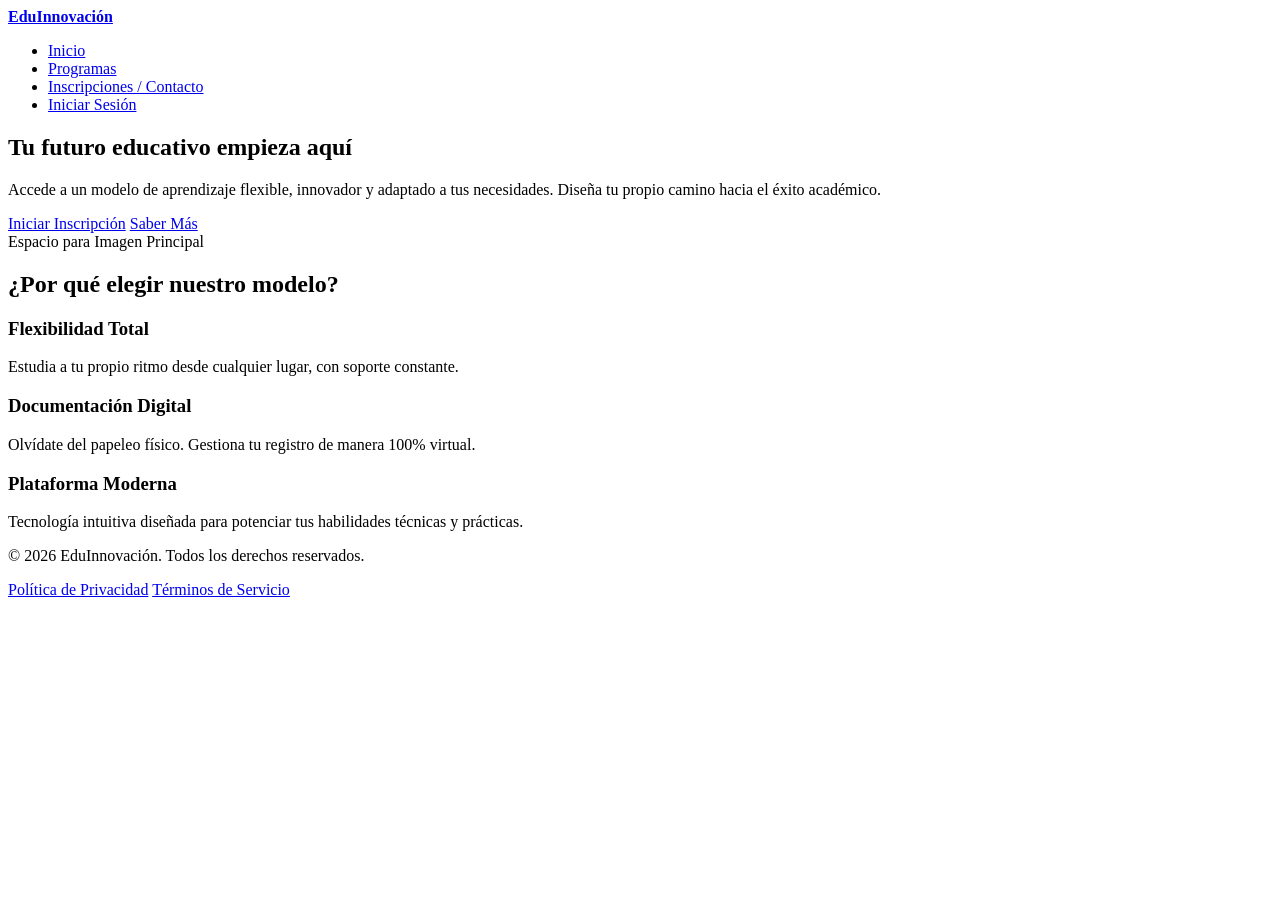
==== index.html @ 52da168c "Refactor: Código limpio desde cero sin HTTrack" ====
<!DOCTYPE html>
<html lang="es">
<head>
    <meta charset="UTF-8">
    <meta name="viewport" content="width=device-width, initial-scale=1.0">
    <title>Plataforma Educativa | Inicio</title>
    <link rel="stylesheet" href="css/styles.css">
</head>
<body>

    <header class="main-header">
        <div class="container header-flex">
            <div class="logo">
                <a href="index.html"><strong>EduInnovación</strong></a>
            </div>
            <nav class="main-nav">
                <ul>
                    <li><a href="index.html" class="active">Inicio</a></li>
                    <li><a href="#">Programas</a></li>
                    <li><a href="contacto.html">Inscripciones / Contacto</a></li>
                    <li><a href="#" class="btn-nav-auth">Iniciar Sesión</a></li>
                </ul>
            </nav>
        </div>
    </header>

    <section class="hero-section">
        <div class="container hero-grid">
            <div class="hero-text">
                <h1>Tu futuro educativo empieza aquí</h1>
                <p>Accede a un modelo de aprendizaje flexible, innovador y adaptado a tus necesidades. Diseña tu propio camino hacia el éxito académico.</p>
                <div class="hero-actions">
                    <a href="contacto.html" class="btn-primary">Iniciar Inscripción</a>
                    <a href="#" class="btn-secondary">Saber Más</a>
                </div>
            </div>
            <div class="hero-image-placeholder">
                <div class="image-box">Espacio para Imagen Principal</div>
            </div>
        </div>
    </section>

    <section class="features-section">
        <div class="container">
            <h2 class="section-title">¿Por qué elegir nuestro modelo?</h2>
            <div class="features-grid">
                <div class="feature-card">
                    <h3>Flexibilidad Total</h3>
                    <p>Estudia a tu propio ritmo desde cualquier lugar, con soporte constante.</p>
                </div>
                <div class="feature-card">
                    <h3>Documentación Digital</h3>
                    <p>Olvídate del papeleo físico. Gestiona tu registro de manera 100% virtual.</p>
                </div>
                <div class="feature-card">
                    <h3>Plataforma Moderna</h3>
                    <p>Tecnología intuitiva diseñada para potenciar tus habilidades técnicas y prácticas.</p>
                </div>
            </div>
        </div>
    </section>

    <footer class="main-footer">
        <div class="container footer-content">
            <p>&copy; 2026 EduInnovación. Todos los derechos reservados.</p>
            <div class="footer-links">
                <a href="#">Política de Privacidad</a>
                <a href="#">Términos de Servicio</a>
            </div>
        </div>
    </footer>

    <script src="js/main.js"></script>
</body>
</html>
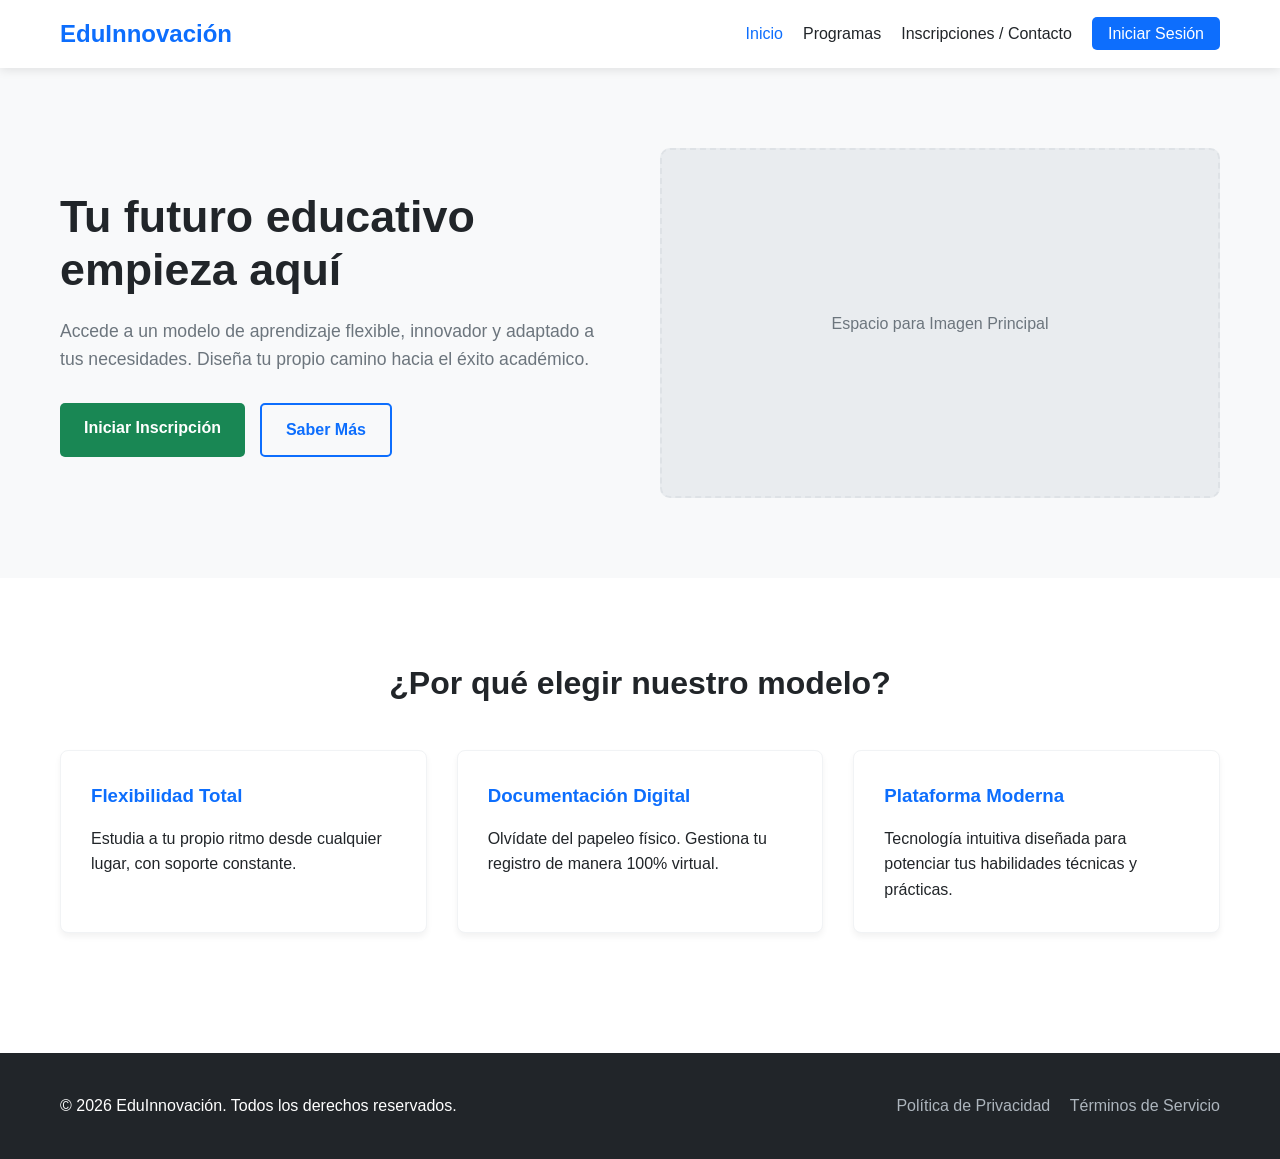
==== commit 124895da: "Refactor: Código css" ====
--- a/index.html
+++ b/index.html
@@ -4,7 +4,7 @@
     <meta charset="UTF-8">
     <meta name="viewport" content="width=device-width, initial-scale=1.0">
     <title>Plataforma Educativa | Inicio</title>
-    <link rel="stylesheet" href="css/styles.css">
+    <link rel="stylesheet" href="css/Styles.css">
 </head>
 <body>
 
--- a/css/Styles.css
+++ b/css/Styles.css
@@ -0,0 +1,273 @@
+/* ==========================================================================
+   1. VARIABLES Y CONFIGURACIÓN BASE
+   ========================================================================== */
+:root {
+    --primary-color: #0d6efd;    /* Azul corporativo moderno */
+    --secondary-color: #198754;  /* Verde para éxito/inscripciones */
+    --dark-color: #212529;       /* Gris muy oscuro para textos principales */
+    --light-color: #f8f9fa;      /* Fondo claro */
+    --white: #ffffff;
+    --gray: #6c757d;
+    --max-width: 1200px;
+    --transition: all 0.3s ease;
+}
+
+* {
+    margin: 0;
+    padding: 0;
+    box-sizing: border-box;
+}
+
+body {
+    font-family: 'Segoe UI', Tahoma, Geneva, Verdana, sans-serif;
+    color: var(--dark-color);
+    background-color: var(--white);
+    line-height: 1.6;
+}
+
+a {
+    text-decoration: none;
+    color: inherit;
+}
+
+ul {
+    list-style: none;
+}
+
+/* Contenedor global para centrar el contenido */
+.container {
+    width: 100%;
+    max-width: var(--max-width);
+    margin: 0 auto;
+    padding: 0 20px;
+}
+
+/* ==========================================================================
+   2. ENCABEZADO (HEADER) Y NAVEGACIÓN
+   ========================================================================== */
+.main-header {
+    background-color: var(--white);
+    box-shadow: 0 2px 10px rgba(0, 0, 0, 0.1);
+    position: sticky;
+    top: 0;
+    z-index: 1000;
+    padding: 15px 0;
+}
+
+.header-flex {
+    display: flex;
+    justify-content: space-between;
+    align-items: center;
+}
+
+.logo a {
+    font-size: 1.5rem;
+    color: var(--primary-color);
+}
+
+.main-nav ul {
+    display: flex;
+    align-items: center;
+    gap: 20px;
+}
+
+.main-nav a {
+    font-weight: 500;
+    color: var(--dark-color);
+    transition: var(--transition);
+}
+
+.main-nav a:hover,
+.main-nav a.active {
+    color: var(--primary-color);
+}
+
+/* Botón de Autenticación en el menú */
+.btn-nav-auth {
+    background-color: var(--primary-color);
+    color: var(--white) !important;
+    padding: 8px 16px;
+    border-radius: 5px;
+}
+
+.btn-nav-auth:hover {
+    background-color: #0b5ed7;
+}
+
+/* ==========================================================================
+   3. SECCIÓN HERO (PRESENTACIÓN PRINCIPAL)
+   ========================================================================== */
+.hero-section {
+    background-color: var(--light-color);
+    padding: 80px 0;
+}
+
+.hero-grid {
+    display: grid;
+    grid-template-columns: 1fr 1fr;
+    gap: 40px;
+    align-items: center;
+}
+
+.hero-text h1 {
+    font-size: 2.8rem;
+    line-height: 1.2;
+    margin-bottom: 20px;
+    color: var(--dark-color);
+}
+
+.hero-text p {
+    font-size: 1.1rem;
+    color: var(--gray);
+    margin-bottom: 30px;
+}
+
+.hero-actions {
+    display: flex;
+    gap: 15px;
+}
+
+/* Botones Reutilizables */
+.btn-primary, .btn-secondary {
+    padding: 12px 24px;
+    border-radius: 5px;
+    font-weight: 600;
+    transition: var(--transition);
+    display: inline-block;
+}
+
+.btn-primary {
+    background-color: var(--secondary-color);
+    color: var(--white);
+}
+
+.btn-primary:hover {
+    background-color: #146c43;
+}
+
+.btn-secondary {
+    border: 2px solid var(--primary-color);
+    color: var(--primary-color);
+}
+
+.btn-secondary:hover {
+    background-color: var(--primary-color);
+    color: var(--white);
+}
+
+/* Contenedor de Imagen de Referencia */
+.hero-image-placeholder .image-box {
+    background-color: #e9ecef;
+    border: 2px dashed #dee2e6;
+    height: 350px;
+    border-radius: 10px;
+    display: flex;
+    justify-content: center;
+    align-items: center;
+    color: var(--gray);
+    font-weight: 500;
+}
+
+/* ==========================================================================
+   4. SECCIÓN DE CARACTERÍSTICAS
+   ========================================================================== */
+.features-section {
+    padding: 80px 0;
+}
+
+.section-title {
+    text-align: center;
+    font-size: 2rem;
+    margin-bottom: 40px;
+}
+
+.features-grid {
+    display: grid;
+    grid-template-columns: repeat(auto-fit, minmax(280px, 1fr));
+    gap: 30px;
+}
+
+.feature-card {
+    background: var(--white);
+    padding: 30px;
+    border-radius: 8px;
+    box-shadow: 0 4px 6px rgba(0,0,0,0.05);
+    border: 1px solid #f1f3f5;
+    transition: var(--transition);
+}
+
+.feature-card:hover {
+    transform: translateY(-5px);
+    box-shadow: 0 10px 15px rgba(0,0,0,0.1);
+}
+
+.feature-card h3 {
+    margin-bottom: 15px;
+    color: var(--primary-color);
+}
+
+/* ==========================================================================
+   5. PIE DE PÁGINA (FOOTER)
+   ========================================================================== */
+.main-footer {
+    background-color: var(--dark-color);
+    color: var(--white);
+    padding: 40px 0;
+    margin-top: 40px;
+}
+
+.footer-content {
+    display: flex;
+    justify-content: space-between;
+    align-items: center;
+    flex-wrap: wrap;
+    gap: 20px;
+}
+
+.footer-links a {
+    margin-left: 15px;
+    color: #adb5bd;
+    transition: var(--transition);
+}
+
+.footer-links a:hover {
+    color: var(--white);
+}
+
+/* ==========================================================================
+   6. RESPONSIVE DESIGN (DISEÑO ADAPTABLE)
+   ========================================================================== */
+@media screen and (max-width: 768px) {
+    .header-flex {
+        flex-direction: column;
+        gap: 15px;
+    }
+
+    .main-nav ul {
+        flex-direction: column;
+        gap: 10px;
+        text-align: center;
+    }
+
+    .hero-grid {
+        grid-template-columns: 1fr;
+        text-align: center;
+    }
+
+    .hero-text h1 {
+        font-size: 2rem;
+    }
+
+    .hero-actions {
+        justify-content: center;
+    }
+
+    .footer-content {
+        flex-direction: column;
+        text-align: center;
+    }
+
+    .footer-links a {
+        margin: 0 10px;
+    }
+}
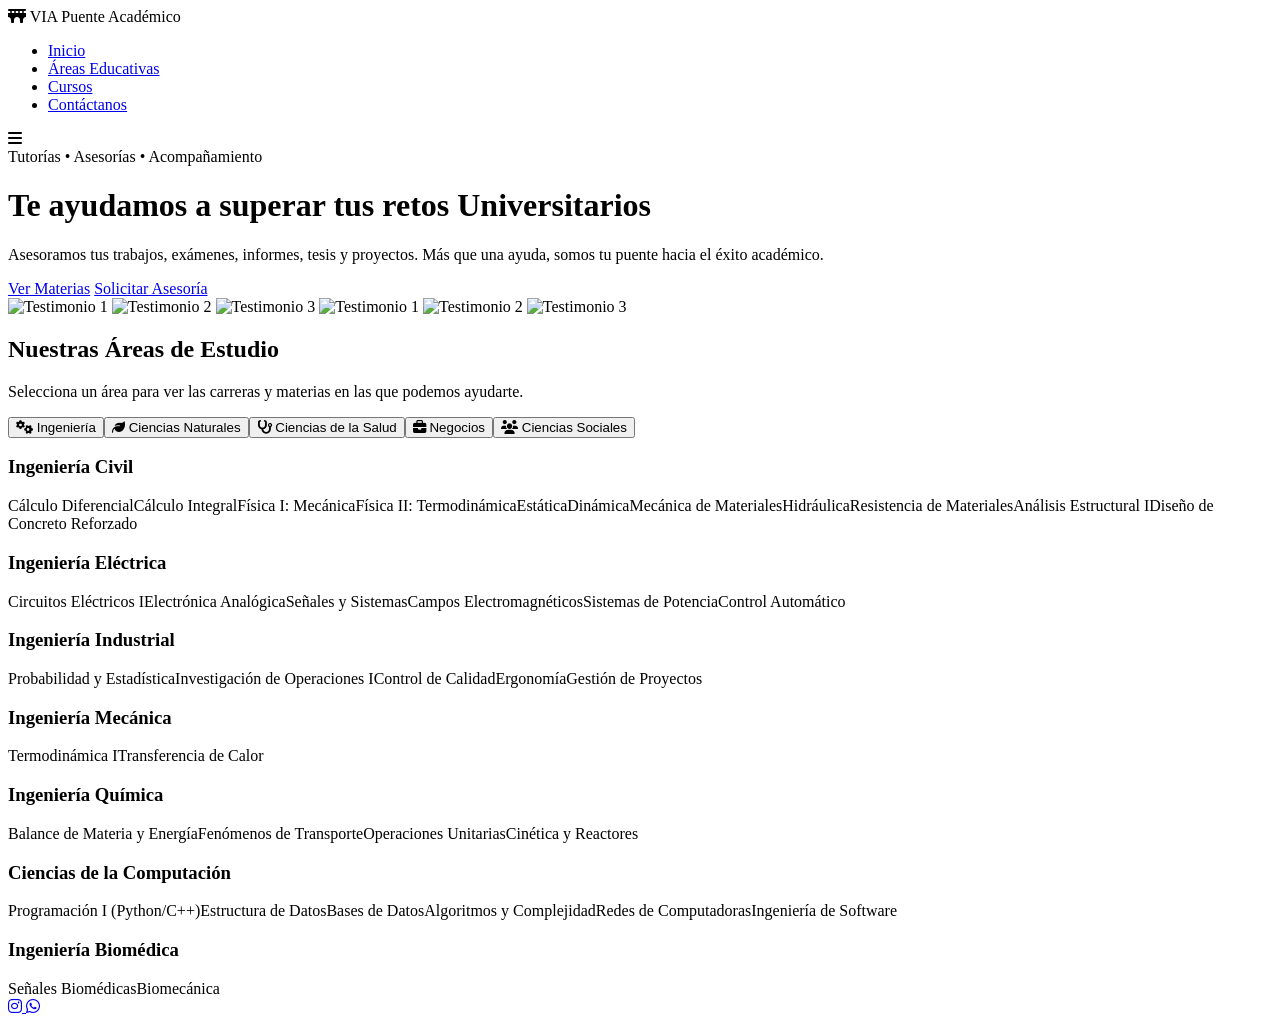
==== commit 6d7fc9be: "Refactor, pagina web y formulario" ====
--- a/index.html
+++ b/index.html
@@ -3,73 +3,80 @@
 <head>
     <meta charset="UTF-8">
     <meta name="viewport" content="width=device-width, initial-scale=1.0">
-    <title>Plataforma Educativa | Inicio</title>
-    <link rel="stylesheet" href="css/Styles.css">
+    <title>VIA | Tu Puente Académico</title>
+    <!-- Google Fonts -->
+    <link href="https://fonts.googleapis.com/css2?family=Inter:wght@300;400;600;800&display=swap" rel="stylesheet">
+    <!-- Font Awesome para Iconos -->
+    <link rel="stylesheet" href="https://cdnjs.cloudflare.com/ajax/libs/font-awesome/6.4.0/css/all.min.css">
+    <!-- Tu CSS -->
+    <link rel="stylesheet" href="css/styles.css">
 </head>
 <body>
 
-    <header class="main-header">
-        <div class="container header-flex">
-            <div class="logo">
-                <a href="index.html"><strong>EduInnovación</strong></a>
+    <!-- Navegación -->
+    <nav class="navbar">
+        <div class="logo">
+            <i class="fa-solid fa-bridge"></i> VIA <span> Puente Académico</span>
+        </div>
+        <ul class="nav-links">
+            <!-- Nota cómo ahora los enlaces apuntan a los archivos html -->
+            <li><a href="index.html#inicio">Inicio</a></li>
+            <li><a href="index.html#areas">Áreas Educativas</a></li>
+            <li><a href="cursos.html">Cursos</a></li>
+            <li><a href="contacto.html" class="btn-primary-small">Contáctanos</a></li>
+        </ul>
+        <div class="menu-toggle" id="mobile-menu">
+            <i class="fa-solid fa-bars"></i>
+        </div>
+    </nav>
+
+    <!-- Sección Hero (Principal) -->
+    <header id="inicio" class="hero">
+        <div class="hero-content">
+            <span class="badge">Tutorías • Asesorías • Acompañamiento</span>
+            <h1>Te ayudamos a superar tus retos <span>Universitarios</span></h1>
+            <p>Asesoramos tus trabajos, exámenes, informes, tesis y proyectos. Más que una ayuda, somos tu puente hacia el éxito académico.</p>
+            <div class="hero-buttons">
+                <a href="#areas" class="btn-primary">Ver Materias</a>
+                <a href="contacto.html" class="btn-secondary">Solicitar Asesoría</a>
             </div>
-            <nav class="main-nav">
-                <ul>
-                    <li><a href="index.html" class="active">Inicio</a></li>
-                    <li><a href="#">Programas</a></li>
-                    <li><a href="contacto.html">Inscripciones / Contacto</a></li>
-                    <li><a href="#" class="btn-nav-auth">Iniciar Sesión</a></li>
-                </ul>
-            </nav>
         </div>
     </header>
 
-    <section class="hero-section">
-        <div class="container hero-grid">
-            <div class="hero-text">
-                <h1>Tu futuro educativo empieza aquí</h1>
-                <p>Accede a un modelo de aprendizaje flexible, innovador y adaptado a tus necesidades. Diseña tu propio camino hacia el éxito académico.</p>
-                <div class="hero-actions">
-                    <a href="contacto.html" class="btn-primary">Iniciar Inscripción</a>
-                    <a href="#" class="btn-secondary">Saber Más</a>
-                </div>
-            </div>
-            <div class="hero-image-placeholder">
-                <div class="image-box">Espacio para Imagen Principal</div>
-            </div>
+    <!-- SECCIÓN TESTIMONIOS (Ahora sí, dentro del body) -->
+    <section class="testimonios-slider">
+        <div class="slider-track">
+            <img src="tu_imagen_1.jpg" alt="Testimonio 1">
+            <img src="tu_imagen_2.jpg" alt="Testimonio 2">
+            <img src="tu_imagen_3.jpg" alt="Testimonio 3">
+            <img src="tu_imagen_1.jpg" alt="Testimonio 1">
+            <img src="tu_imagen_2.jpg" alt="Testimonio 2">
+            <img src="tu_imagen_3.jpg" alt="Testimonio 3">
         </div>
     </section>
 
-    <section class="features-section">
-        <div class="container">
-            <h2 class="section-title">¿Por qué elegir nuestro modelo?</h2>
-            <div class="features-grid">
-                <div class="feature-card">
-                    <h3>Flexibilidad Total</h3>
-                    <p>Estudia a tu propio ritmo desde cualquier lugar, con soporte constante.</p>
-                </div>
-                <div class="feature-card">
-                    <h3>Documentación Digital</h3>
-                    <p>Olvídate del papeleo físico. Gestiona tu registro de manera 100% virtual.</p>
-                </div>
-                <div class="feature-card">
-                    <h3>Plataforma Moderna</h3>
-                    <p>Tecnología intuitiva diseñada para potenciar tus habilidades técnicas y prácticas.</p>
-                </div>
-            </div>
+    <!-- Sección de Áreas y Materias Dinámicas -->
+    <section id="areas" class="areas-section">
+        <div class="section-title">
+            <h2>Nuestras Áreas de Estudio</h2>
+            <p>Selecciona un área para ver las carreras y materias en las que podemos ayudarte.</p>
         </div>
+        
+        <div class="filters" id="filters-container"></div>
+        <div class="careers-grid" id="careers-grid"></div>
     </section>
 
-    <footer class="main-footer">
-        <div class="container footer-content">
-            <p>&copy; 2026 EduInnovación. Todos los derechos reservados.</p>
-            <div class="footer-links">
-                <a href="#">Política de Privacidad</a>
-                <a href="#">Términos de Servicio</a>
-            </div>
-        </div>
-    </footer>
+    <!-- Botones Flotantes (Redes) -->
+    <div class="floating-socials">
+        <a href="https://www.instagram.com/via.puente.academico/" target="_blank" class="float-btn ig">
+            <i class="fa-brands fa-instagram"></i>
+        </a>
+        <a href="https://wa.me/584122027898" target="_blank" class="float-btn wa">
+            <i class="fa-brands fa-whatsapp"></i>
+        </a>
+    </div>
 
+    <!-- El script vital que se había borrado -->
     <script src="js/main.js"></script>
 </body>
 </html>
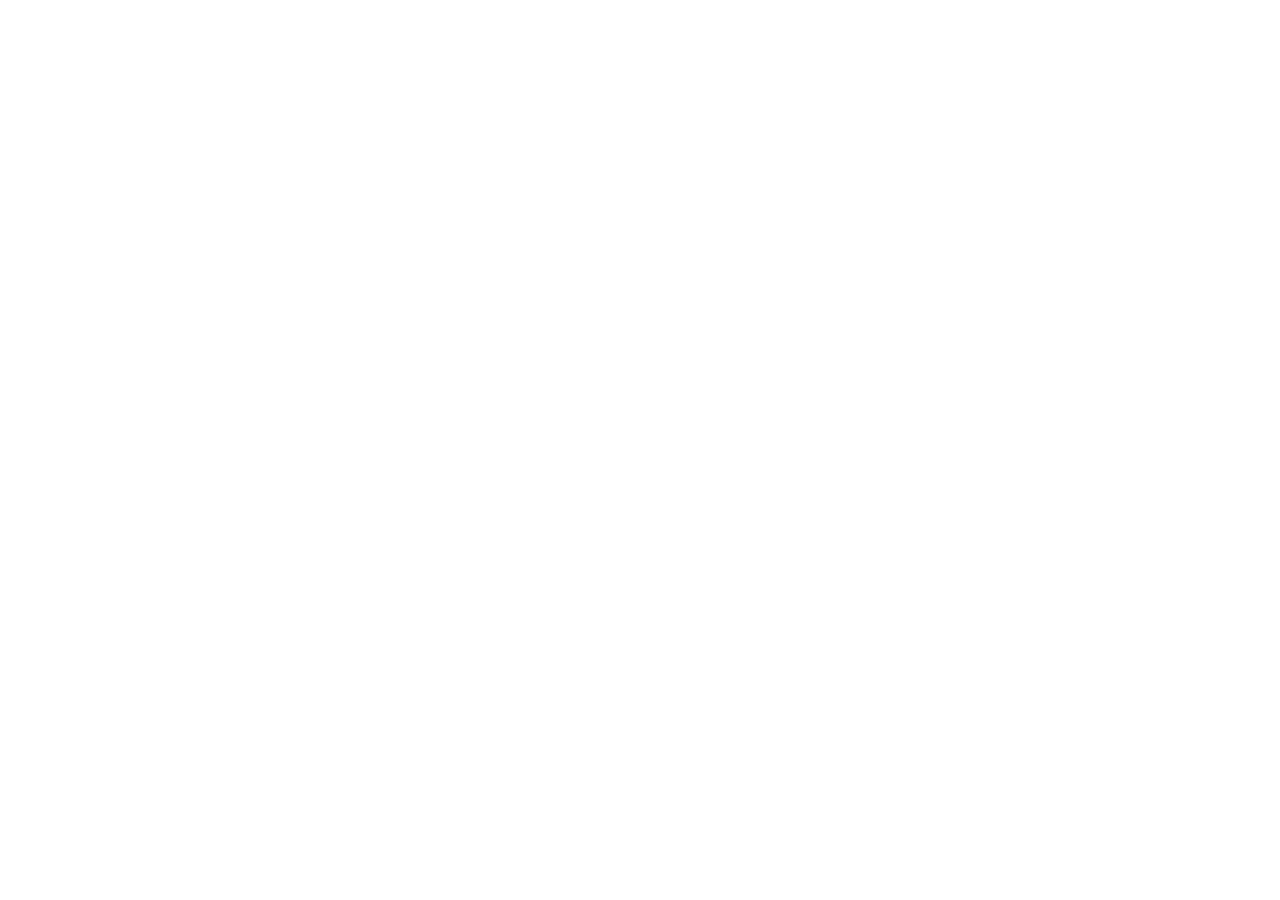
==== commit 8d2a643c: "fix styles y mejora seo y uix" ====
--- a/index.html
+++ b/index.html
@@ -3,80 +3,141 @@
 <head>
     <meta charset="UTF-8">
     <meta name="viewport" content="width=device-width, initial-scale=1.0">
-    <title>VIA | Tu Puente Académico</title>
-    <!-- Google Fonts -->
+    <title>VIA | Tu Puente Académico - Asesorías y Tutorías Universitarias</title>
+    <meta name="description" content="VIA Puente Académico: Asesorías personalizadas en Ingeniería, Ciencias, Salud, Negocios y Sociales. Tutorías para tesis, exámenes, proyectos y trabajos universitarios. ¡Contáctanos!">
+    <meta name="keywords" content="asesorías universitarias, tutorías académicas, ayuda tesis, trabajos universitarios, apoyo estudiantil, VIA académico">
+    <meta name="author" content="VIA Puente Académico">
+    <meta name="robots" content="index, follow">
+    <link rel="canonical" href="https://via-puente-academico.com/">
+    
+    <!-- Open Graph / Facebook -->
+    <meta property="og:type" content="website">
+    <meta property="og:url" content="https://via-puente-academico.com/">
+    <meta property="og:title" content="VIA | Tu Puente Académico - Asesorías y Tutorías Universitarias">
+    <meta property="og:description" content="Asesoramos tus trabajos, exámenes, informes, tesis y proyectos. Más que una ayuda, somos tu puente hacia el éxito académico.">
+    <meta property="og:image" content="https://via-puente-academico.com/assets/og-image.jpg">
+    
+    <!-- Twitter -->
+    <meta property="twitter:card" content="summary_large_image">
+    <meta property="twitter:url" content="https://via-puente-academico.com/">
+    <meta property="twitter:title" content="VIA | Tu Puente Académico">
+    <meta property="twitter:description" content="Asesorías y tutorías universitarias personalizadas. Tu puente hacia el éxito académico.">
+    <meta property="twitter:image" content="https://via-puente-academico.com/assets/og-image.jpg">
+    
+    <!-- Google Fonts con preconnect para rendimiento -->
+    <link rel="preconnect" href="https://fonts.googleapis.com">
+    <link rel="preconnect" href="https://fonts.gstatic.com" crossorigin>
     <link href="https://fonts.googleapis.com/css2?family=Inter:wght@300;400;600;800&display=swap" rel="stylesheet">
     <!-- Font Awesome para Iconos -->
     <link rel="stylesheet" href="https://cdnjs.cloudflare.com/ajax/libs/font-awesome/6.4.0/css/all.min.css">
     <!-- Tu CSS -->
     <link rel="stylesheet" href="css/styles.css">
+    
+    <!-- JSON-LD Structured Data -->
+    <script type="application/ld+json">
+    {
+      "@context": "https://schema.org",
+      "@type": "Organization",
+      "name": "VIA Puente Académico",
+      "url": "https://via-puente-academico.com",
+      "logo": "https://via-puente-academico.com/assets/logo.png",
+      "sameAs": [
+        "https://www.instagram.com/via.puente.academico/",
+        "https://wa.me/584122027898"
+      ],
+      "contactPoint": {
+        "@type": "ContactPoint",
+        "telephone": "+58-412-202-7898",
+        "contactType": "customer service",
+        "availableLanguage": "Spanish"
+      }
+    }
+    </script>
+    <script type="application/ld+json>
+    {
+      "@context": "https://schema.org",
+      "@type": "WebSite",
+      "name": "VIA Puente Académico",
+      "url": "https://via-puente-academico.com/",
+      "potentialAction": {
+        "@type": "SearchAction",
+        "target": "https://via-puente-academico.com/?q={search_term_string}",
+        "query-input": "required name=search_term_string"
+      }
+    }
+    </script>
 </head>
 <body>
+    <!-- Skip link para accesibilidad -->
+    <a href="#main-content" class="skip-link">Saltar al contenido principal</a>
 
     <!-- Navegación -->
-    <nav class="navbar">
+    <nav class="navbar" role="navigation" aria-label="Navegación principal">
         <div class="logo">
             <i class="fa-solid fa-bridge"></i> VIA <span> Puente Académico</span>
         </div>
-        <ul class="nav-links">
+        <ul class="nav-links" role="menubar">
             <!-- Nota cómo ahora los enlaces apuntan a los archivos html -->
-            <li><a href="index.html#inicio">Inicio</a></li>
-            <li><a href="index.html#areas">Áreas Educativas</a></li>
-            <li><a href="cursos.html">Cursos</a></li>
-            <li><a href="contacto.html" class="btn-primary-small">Contáctanos</a></li>
+            <li role="none"><a href="index.html#inicio" role="menuitem">Inicio</a></li>
+            <li role="none"><a href="index.html#areas" role="menuitem">Áreas Educativas</a></li>
+            <li role="none"><a href="cursos.html" role="menuitem">Cursos</a></li>
+            <li role="none"><a href="contacto.html" class="btn-primary-small" role="menuitem">Contáctanos</a></li>
         </ul>
-        <div class="menu-toggle" id="mobile-menu">
-            <i class="fa-solid fa-bars"></i>
+        <div class="menu-toggle" id="mobile-menu" role="button" aria-label="Abrir menú" aria-expanded="false" aria-controls="nav-links" tabindex="0">
+            <i class="fa-solid fa-bars" aria-hidden="true"></i>
         </div>
     </nav>
 
+    <main id="main-content">
     <!-- Sección Hero (Principal) -->
-    <header id="inicio" class="hero">
+    <header id="inicio" class="hero" role="banner">
         <div class="hero-content">
             <span class="badge">Tutorías • Asesorías • Acompañamiento</span>
             <h1>Te ayudamos a superar tus retos <span>Universitarios</span></h1>
             <p>Asesoramos tus trabajos, exámenes, informes, tesis y proyectos. Más que una ayuda, somos tu puente hacia el éxito académico.</p>
             <div class="hero-buttons">
-                <a href="#areas" class="btn-primary">Ver Materias</a>
-                <a href="contacto.html" class="btn-secondary">Solicitar Asesoría</a>
+                <a href="#areas" class="btn-primary" role="button">Ver Materias</a>
+                <a href="contacto.html" class="btn-secondary" role="button">Solicitar Asesoría</a>
             </div>
         </div>
     </header>
 
     <!-- SECCIÓN TESTIMONIOS (Ahora sí, dentro del body) -->
-    <section class="testimonios-slider">
-        <div class="slider-track">
-            <img src="tu_imagen_1.jpg" alt="Testimonio 1">
-            <img src="tu_imagen_2.jpg" alt="Testimonio 2">
-            <img src="tu_imagen_3.jpg" alt="Testimonio 3">
-            <img src="tu_imagen_1.jpg" alt="Testimonio 1">
-            <img src="tu_imagen_2.jpg" alt="Testimonio 2">
-            <img src="tu_imagen_3.jpg" alt="Testimonio 3">
+    <section class="testimonios-slider" aria-label="Testimonios de estudiantes" role="region">
+        <div class="slider-track" role="list">
+            <img src="tu_imagen_1.jpg" alt="Testimonio de estudiante satisfecho 1" role="listitem" loading="lazy">
+            <img src="tu_imagen_2.jpg" alt="Testimonio de estudiante satisfecho 2" role="listitem" loading="lazy">
+            <img src="tu_imagen_3.jpg" alt="Testimonio de estudiante satisfecho 3" role="listitem" loading="lazy">
+            <img src="tu_imagen_1.jpg" alt="Testimonio de estudiante satisfecho 1" role="listitem" loading="lazy">
+            <img src="tu_imagen_2.jpg" alt="Testimonio de estudiante satisfecho 2" role="listitem" loading="lazy">
+            <img src="tu_imagen_3.jpg" alt="Testimonio de estudiante satisfecho 3" role="listitem" loading="lazy">
         </div>
     </section>
 
     <!-- Sección de Áreas y Materias Dinámicas -->
-    <section id="areas" class="areas-section">
+    <section id="areas" class="areas-section" aria-labelledby="areas-title">
         <div class="section-title">
-            <h2>Nuestras Áreas de Estudio</h2>
+            <h2 id="areas-title">Nuestras Áreas de Estudio</h2>
             <p>Selecciona un área para ver las carreras y materias en las que podemos ayudarte.</p>
         </div>
         
-        <div class="filters" id="filters-container"></div>
-        <div class="careers-grid" id="careers-grid"></div>
+        <div class="filters" id="filters-container" role="tablist" aria-label="Filtros de áreas académicas"></div>
+        <div class="careers-grid" id="careers-grid" role="tabpanel" aria-label="Carreras y materias disponibles"></div>
     </section>
+
+    </main>
 
     <!-- Botones Flotantes (Redes) -->
     <div class="floating-socials">
-        <a href="https://www.instagram.com/via.puente.academico/" target="_blank" class="float-btn ig">
-            <i class="fa-brands fa-instagram"></i>
+        <a href="https://www.instagram.com/via.puente.academico/" target="_blank" rel="noopener noreferrer" class="float-btn ig" aria-label="Síguenos en Instagram">
+            <i class="fa-brands fa-instagram" aria-hidden="true"></i>
         </a>
-        <a href="https://wa.me/584122027898" target="_blank" class="float-btn wa">
-            <i class="fa-brands fa-whatsapp"></i>
+        <a href="https://wa.me/584122027898" target="_blank" rel="noopener noreferrer" class="float-btn wa" aria-label="Escríbenos por WhatsApp">
+            <i class="fa-brands fa-whatsapp" aria-hidden="true"></i>
         </a>
     </div>
 
     <!-- El script vital que se había borrado -->
-    <script src="js/main.js"></script>
+    <script src="js/main.js" defer></script>
 </body>
 </html>
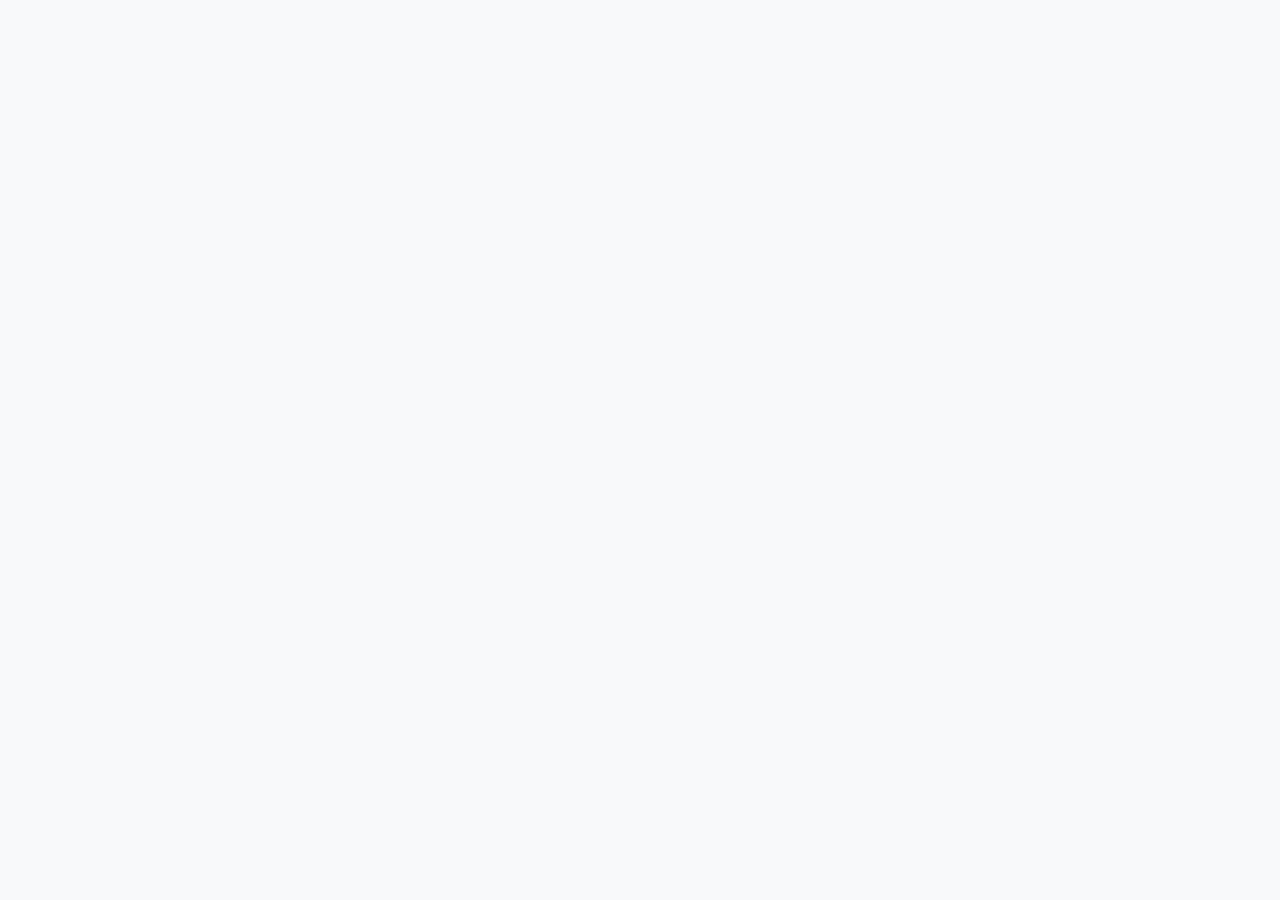
==== commit ea454d9d: "vercel type" ====
--- a/index.html
+++ b/index.html
@@ -15,14 +15,14 @@
     <meta property="og:url" content="https://via-puente-academico.com/">
     <meta property="og:title" content="VIA | Tu Puente Académico - Asesorías y Tutorías Universitarias">
     <meta property="og:description" content="Asesoramos tus trabajos, exámenes, informes, tesis y proyectos. Más que una ayuda, somos tu puente hacia el éxito académico.">
-    <meta property="og:image" content="https://via-puente-academico.com/assets/og-image.jpg">
+    <meta property="og:image" content="https://via-puente-academico.com/assets/og-image.svg">
     
     <!-- Twitter -->
     <meta property="twitter:card" content="summary_large_image">
     <meta property="twitter:url" content="https://via-puente-academico.com/">
     <meta property="twitter:title" content="VIA | Tu Puente Académico">
     <meta property="twitter:description" content="Asesorías y tutorías universitarias personalizadas. Tu puente hacia el éxito académico.">
-    <meta property="twitter:image" content="https://via-puente-academico.com/assets/og-image.jpg">
+    <meta property="twitter:image" content="https://via-puente-academico.com/assets/og-image.svg">
     
     <!-- Google Fonts con preconnect para rendimiento -->
     <link rel="preconnect" href="https://fonts.googleapis.com">
@@ -31,7 +31,10 @@
     <!-- Font Awesome para Iconos -->
     <link rel="stylesheet" href="https://cdnjs.cloudflare.com/ajax/libs/font-awesome/6.4.0/css/all.min.css">
     <!-- Tu CSS -->
-    <link rel="stylesheet" href="css/styles.css">
+    <link rel="stylesheet" type= "text/css" href="css/styles.css">
+    <!-- Favicon -->
+    <link rel="icon" type="image/svg+xml" href="assets/favicon.svg">
+    <link rel="apple-touch-icon" href="assets/favicon.svg">
     
     <!-- JSON-LD Structured Data -->
     <script type="application/ld+json">
@@ -105,12 +108,12 @@
     <!-- SECCIÓN TESTIMONIOS (Ahora sí, dentro del body) -->
     <section class="testimonios-slider" aria-label="Testimonios de estudiantes" role="region">
         <div class="slider-track" role="list">
-            <img src="tu_imagen_1.jpg" alt="Testimonio de estudiante satisfecho 1" role="listitem" loading="lazy">
-            <img src="tu_imagen_2.jpg" alt="Testimonio de estudiante satisfecho 2" role="listitem" loading="lazy">
-            <img src="tu_imagen_3.jpg" alt="Testimonio de estudiante satisfecho 3" role="listitem" loading="lazy">
-            <img src="tu_imagen_1.jpg" alt="Testimonio de estudiante satisfecho 1" role="listitem" loading="lazy">
-            <img src="tu_imagen_2.jpg" alt="Testimonio de estudiante satisfecho 2" role="listitem" loading="lazy">
-            <img src="tu_imagen_3.jpg" alt="Testimonio de estudiante satisfecho 3" role="listitem" loading="lazy">
+            <img src="assets/testimonio-1.svg" alt="Testimonio de estudiante satisfecho 1" role="listitem" loading="lazy">
+            <img src="assets/testimonio-2.svg" alt="Testimonio de estudiante satisfecho 2" role="listitem" loading="lazy">
+            <img src="assets/testimonio-3.svg" alt="Testimonio de estudiante satisfecho 3" role="listitem" loading="lazy">
+            <img src="assets/testimonio-1.svg" alt="Testimonio de estudiante satisfecho 1" role="listitem" loading="lazy">
+            <img src="assets/testimonio-2.svg" alt="Testimonio de estudiante satisfecho 2" role="listitem" loading="lazy">
+            <img src="assets/testimonio-3.svg" alt="Testimonio de estudiante satisfecho 3" role="listitem" loading="lazy">
         </div>
     </section>
 
--- a/css/styles.css
+++ b/css/styles.css
@@ -0,0 +1,604 @@
+/* ==================================
+   1. VARIABLES Y RESET
+================================== */
+:root {
+    --primary: #1800ad;
+    --primary-light: #4632bd;
+    --secondary: #ff3366; 
+    --bg-light: #f8f9fa;
+    --text-dark: #212529;
+    --text-muted: #6c757d;
+    --white: #ffffff;
+    --transition: all 0.3s ease;
+}
+
+* {
+    margin: 0;
+    padding: 0;
+    box-sizing: border-box;
+    font-family: 'Inter', sans-serif;
+}
+
+body {
+    background-color: var(--bg-light);
+    color: var(--text-dark);
+    line-height: 1.6;
+}
+
+html {
+    scroll-behavior: smooth;
+}
+
+/* Skip link para accesibilidad */
+.skip-link {
+    position: absolute;
+    top: -100%;
+    left: 50%;
+    transform: translateX(-50%);
+    background: var(--primary);
+    color: var(--white);
+    padding: 1rem 2rem;
+    border-radius: 8px;
+    z-index: 9999;
+    text-decoration: none;
+    font-weight: 600;
+    transition: top 0.3s ease;
+}
+
+.skip-link:focus {
+    top: 1rem;
+}
+
+/* Focus visible para mejor accesibilidad */
+*:focus-visible {
+    outline: 3px solid var(--secondary);
+    outline-offset: 2px;
+}
+
+/* ==================================
+   2. NAVBAR
+================================== */
+.navbar {
+    display: flex;
+    justify-content: space-between;
+    align-items: center;
+    padding: 1.5rem 5%;
+    background-color: var(--white);
+    box-shadow: 0 4px 6px rgba(0,0,0,0.05);
+    position: sticky;
+    top: 0;
+    z-index: 1000;
+}
+
+.logo {
+    font-size: 1.5rem;
+    font-weight: 800;
+    color: var(--primary);
+}
+
+.logo span {
+    color: var(--text-dark);
+    font-weight: 400;
+}
+
+.nav-links {
+    list-style: none;
+    display: flex;
+    align-items: center;
+    gap: 2rem;
+}
+
+.nav-links a {
+    text-decoration: none;
+    color: var(--text-dark);
+    font-weight: 600;
+    transition: var(--transition);
+}
+
+.nav-links a:hover {
+    color: var(--primary);
+}
+
+.btn-primary-small {
+    background-color: var(--primary);
+    color: var(--white) !important;
+    padding: 0.6rem 1.2rem;
+    border-radius: 5px;
+}
+
+.btn-primary-small:hover {
+    background-color: var(--primary-light);
+}
+
+.menu-toggle {
+    display: none;
+    font-size: 1.5rem;
+    cursor: pointer;
+}
+
+/* ==================================
+   3. HERO SECTION (Inicio)
+================================== */
+.hero {
+    background: linear-gradient(135deg, rgba(24,0,173,0.9), rgba(70,50,189,0.8)), url('https://images.unsplash.com/photo-1523240795612-9a054b0db644?ixlib=rb-4.0.3&auto=format&fit=crop&w=1920&q=80') center/cover;
+    height: 80vh;
+    display: flex;
+    align-items: center;
+    justify-content: center;
+    text-align: center;
+    color: var(--white);
+    padding: 0 5%;
+}
+
+.hero-content {
+    max-width: 800px;
+}
+
+.badge {
+    background-color: rgba(255, 255, 255, 0.2);
+    padding: 0.5rem 1rem;
+    border-radius: 50px;
+    font-size: 0.9rem;
+    letter-spacing: 1px;
+    text-transform: uppercase;
+    margin-bottom: 1.5rem;
+    display: inline-block;
+}
+
+.hero h1 {
+    font-size: 3.5rem;
+    font-weight: 800;
+    line-height: 1.2;
+    margin-bottom: 1rem;
+}
+
+.hero h1 span {
+    color: #ffd700;
+}
+
+.hero p {
+    font-size: 1.2rem;
+    margin-bottom: 2rem;
+    font-weight: 300;
+}
+
+.hero-buttons {
+    display: flex;
+    gap: 1rem;
+    justify-content: center;
+}
+
+.btn-primary, .btn-secondary {
+    padding: 1rem 2rem;
+    border-radius: 8px;
+    text-decoration: none;
+    font-weight: 600;
+    font-size: 1.1rem;
+    transition: var(--transition);
+}
+
+.btn-primary {
+    background-color: var(--secondary);
+    color: var(--white);
+}
+
+.btn-primary:hover {
+    transform: translateY(-3px);
+    box-shadow: 0 10px 20px rgba(255, 51, 102, 0.3);
+}
+
+.btn-secondary {
+    background-color: var(--white);
+    color: var(--primary);
+}
+
+.btn-secondary:hover {
+    background-color: #f1f1f1;
+}
+
+/* ==================================
+   4. SLIDER DE TESTIMONIOS
+================================== */
+.testimonios-slider {
+    overflow: hidden;
+    padding: 3rem 0;
+    background-color: var(--white);
+    white-space: nowrap;
+}
+
+.slider-track {
+    display: inline-block;
+    animation: scroll 20s linear infinite;
+}
+
+.slider-track img {
+    height: 250px;
+    margin: 0 15px;
+    border-radius: 12px;
+    display: inline-block;
+    box-shadow: 0 4px 10px rgba(0,0,0,0.1);
+}
+
+@keyframes scroll {
+    0% { transform: translateX(0); }
+    100% { transform: translateX(-50%); } 
+}
+
+/* ==================================
+   5. SECCIÓN ÁREAS Y MATERIAS
+================================== */
+.areas-section {
+    padding: 5rem 5%;
+    max-width: 1200px;
+    margin: 0 auto;
+}
+
+.section-title {
+    text-align: center;
+    margin-bottom: 3rem;
+}
+
+.section-title h2 {
+    font-size: 2.5rem;
+    color: var(--primary);
+    margin-bottom: 0.5rem;
+}
+
+.filters {
+    display: flex;
+    justify-content: center;
+    flex-wrap: wrap;
+    gap: 1rem;
+    margin-bottom: 3rem;
+}
+
+.filter-btn {
+    background-color: var(--white);
+    border: 2px solid #e9ecef;
+    padding: 0.8rem 1.5rem;
+    border-radius: 50px;
+    font-size: 1rem;
+    font-weight: 600;
+    color: var(--text-muted);
+    cursor: pointer;
+    transition: var(--transition);
+}
+
+.filter-btn:hover {
+    border-color: var(--primary);
+    color: var(--primary);
+}
+
+.filter-btn.active {
+    background-color: var(--primary);
+    color: var(--white);
+    border-color: var(--primary);
+}
+
+.careers-grid {
+    display: grid;
+    grid-template-columns: repeat(auto-fill, minmax(320px, 1fr));
+    gap: 2rem;
+}
+
+.career-card {
+    background: var(--white);
+    border-radius: 12px;
+    padding: 2rem;
+    box-shadow: 0 10px 30px rgba(0,0,0,0.05);
+    transition: var(--transition);
+    border-top: 4px solid var(--primary);
+}
+
+.career-card:hover {
+    transform: translateY(-5px);
+    box-shadow: 0 15px 35px rgba(0,0,0,0.1);
+}
+
+.career-header h3 {
+    font-size: 1.3rem;
+    color: var(--text-dark);
+    margin-bottom: 1.5rem;
+    border-bottom: 2px solid #f1f3f5;
+    padding-bottom: 0.5rem;
+}
+
+.career-body {
+    display: flex;
+    flex-wrap: wrap;
+    gap: 0.5rem;
+}
+
+.subject-tag {
+    background-color: #eef2ff;
+    color: var(--primary-light);
+    padding: 0.4rem 0.8rem;
+    border-radius: 4px;
+    font-size: 0.85rem;
+    font-weight: 600;
+}
+
+/* ==================================
+   6. SECCIÓN CURSOS (Página Externa)
+================================== */
+.cursos-section {
+    padding: 5rem 5%;
+    max-width: 1200px;
+    margin: 0 auto;
+}
+
+.cursos-grid {
+    display: grid;
+    grid-template-columns: repeat(auto-fill, minmax(320px, 1fr));
+    gap: 2rem;
+}
+
+.video-card {
+    background: var(--white);
+    border-radius: 12px;
+    overflow: hidden;
+    box-shadow: 0 10px 30px rgba(0,0,0,0.05);
+    transition: var(--transition);
+}
+
+.video-card:hover {
+    transform: translateY(-5px);
+    box-shadow: 0 15px 35px rgba(0,0,0,0.1);
+}
+
+.video-info {
+    padding: 1.5rem;
+    text-align: center;
+}
+
+.video-info h3 {
+    font-size: 1.1rem;
+    color: var(--text-dark);
+}
+
+/* ==================================
+   7. SECCIÓN CONTACTO (Página Externa)
+================================== */
+.contacto-section {
+    padding: 5rem 5%;
+    background-color: var(--white);
+}
+
+.form-container {
+    max-width: 800px;
+    margin: 0 auto;
+    border-radius: 12px;
+    overflow: hidden;
+    box-shadow: 0 10px 30px rgba(0,0,0,0.05);
+    border: 1px solid #e9ecef;
+}
+
+/* ==================================
+   8. BOTONES FLOTANTES SOCIALES
+================================== */
+.floating-socials {
+    position: fixed;
+    bottom: 40px;
+    right: 40px;
+    display: flex;
+    flex-direction: column;
+    gap: 15px;
+    z-index: 100;
+}
+
+.float-btn {
+    width: 60px;
+    height: 60px;
+    color: #FFF;
+    border-radius: 50px;
+    text-align: center;
+    font-size: 30px;
+    box-shadow: 2px 2px 10px rgba(0,0,0,0.2);
+    display: flex;
+    align-items: center;
+    justify-content: center;
+    text-decoration: none;
+    transition: var(--transition);
+}
+
+.float-btn:hover {
+    transform: scale(1.1);
+    color: #FFF;
+}
+
+.wa {
+    background-color: #25d366;
+}
+.wa:hover {
+    background-color: #20b858;
+}
+
+.ig {
+    background: radial-gradient(circle at 30% 107%, #fdf497 0%, #fdf497 5%, #fd5949 45%, #d6249f 60%, #285AEB 90%);
+}
+
+/* ==================================
+   9. RESPONSIVO (MÓVILES)
+================================== */
+@media (max-width: 768px) {
+    .nav-links {
+        display: none;
+        flex-direction: column;
+        width: 100%;
+        position: absolute;
+        top: 70px;
+        left: 0;
+        background-color: var(--white);
+        padding: 2rem 0;
+        box-shadow: 0 10px 10px rgba(0,0,0,0.1);
+    }
+
+    .nav-links.active {
+        display: flex;
+    }
+
+    .menu-toggle {
+        display: block;
+    }
+
+    .hero h1 {
+        font-size: 2.2rem;
+    }
+
+    .hero-buttons {
+        flex-direction: column;
+    }
+
+    .filters {
+        flex-direction: column;
+    }
+}
+
+/* ==================================
+   10. BOTONES Y FORMULARIO DE INSCRIPCIÓN
+================================== */
+.btn-enroll {
+    display: block;
+    text-align: center;
+    margin-top: 1.5rem;
+    font-size: 1rem;
+}
+
+.inscripcion-section {
+    padding: 5rem 5%;
+    background-color: var(--bg-light);
+    min-height: 80vh;
+}
+
+.native-form-container {
+    background: var(--white);
+    padding: 3rem;
+    box-shadow: 0 10px 40px rgba(0,0,0,0.08);
+}
+
+.custom-form .form-row {
+    display: flex;
+    gap: 1.5rem;
+}
+
+.custom-form .form-group {
+    margin-bottom: 1.5rem;
+    flex: 1; /* Para que ocupen la mitad en el form-row */
+}
+
+.custom-form label {
+    display: block;
+    margin-bottom: 0.5rem;
+    font-weight: 600;
+    color: var(--text-dark);
+}
+
+/* Agregamos textarea a la regla existente */
+.custom-form input,
+.custom-form textarea {
+    width: 100%;
+    padding: 0.8rem 1rem;
+    border: 1px solid #ced4da;
+    border-radius: 8px;
+    font-size: 1rem;
+    transition: var(--transition);
+    font-family: 'Inter', sans-serif;
+}
+
+/* Evita que estiren la caja horizontalmente y rompan el diseño */
+.custom-form textarea {
+    resize: vertical; 
+}
+
+.custom-form input:focus,
+.custom-form textarea:focus {
+    outline: none;
+    border-color: var(--primary);
+    box-shadow: 0 0 0 3px rgba(24, 0, 173, 0.1);
+}
+
+/* Estilo para el texto pequeñito debajo del campo de enlace */
+.form-hint {
+    color: var(--text-muted);
+    font-size: 0.85rem;
+    margin-top: 0.4rem;
+    display: block;
+}
+
+.custom-form input:focus {
+    outline: none;
+    border-color: var(--primary);
+    box-shadow: 0 0 0 3px rgba(24, 0, 173, 0.1);
+}
+
+/* Estilo especial para los campos bloqueados (dinámicos) */
+.custom-form input[readonly] {
+    background-color: #eef2ff;
+    color: var(--primary-light);
+    font-weight: 700;
+    cursor: not-allowed;
+    border-color: #c7d2fe;
+}
+
+/* ==================================
+   ESTILOS PARA VALIDACIÓN DE FORMULARIOS
+================================== */
+.custom-form input.error,
+.custom-form textarea.error,
+.custom-form select.error {
+    border-color: var(--secondary) !important;
+    box-shadow: 0 0 0 3px rgba(255, 51, 102, 0.15) !important;
+}
+
+.custom-form input.error:focus,
+.custom-form textarea.error:focus,
+.custom-form select.error:focus {
+    border-color: var(--secondary) !important;
+    box-shadow: 0 0 0 3px rgba(255, 51, 102, 0.25) !important;
+}
+
+.error-message {
+    color: var(--secondary);
+    font-size: 0.85rem;
+    margin-top: 0.3rem;
+    display: block;
+    animation: fadeIn 0.2s ease;
+}
+
+@keyframes fadeIn {
+    from { opacity: 0; transform: translateY(-4px); }
+    to { opacity: 1; transform: translateY(0); }
+}
+
+/* Spinner en botón de submit */
+.btn-submit-full:disabled {
+    opacity: 0.8;
+    cursor: not-allowed;
+}
+
+.btn-submit-full .spinner {
+    display: inline-block;
+    width: 18px;
+    height: 18px;
+    border: 2px solid transparent;
+    border-top-color: currentColor;
+    border-radius: 50%;
+    animation: spin 0.8s linear infinite;
+    margin-right: 8px;
+    vertical-align: middle;
+}
+
+@keyframes spin {
+    to { transform: rotate(360deg); }
+}
+
+/* Ajuste móvil para el formulario */
+@media (max-width: 768px) {
+    .custom-form .form-row {
+        flex-direction: column;
+        gap: 0;
+    }
+    .native-form-container {
+        padding: 2rem;
+    }
+}
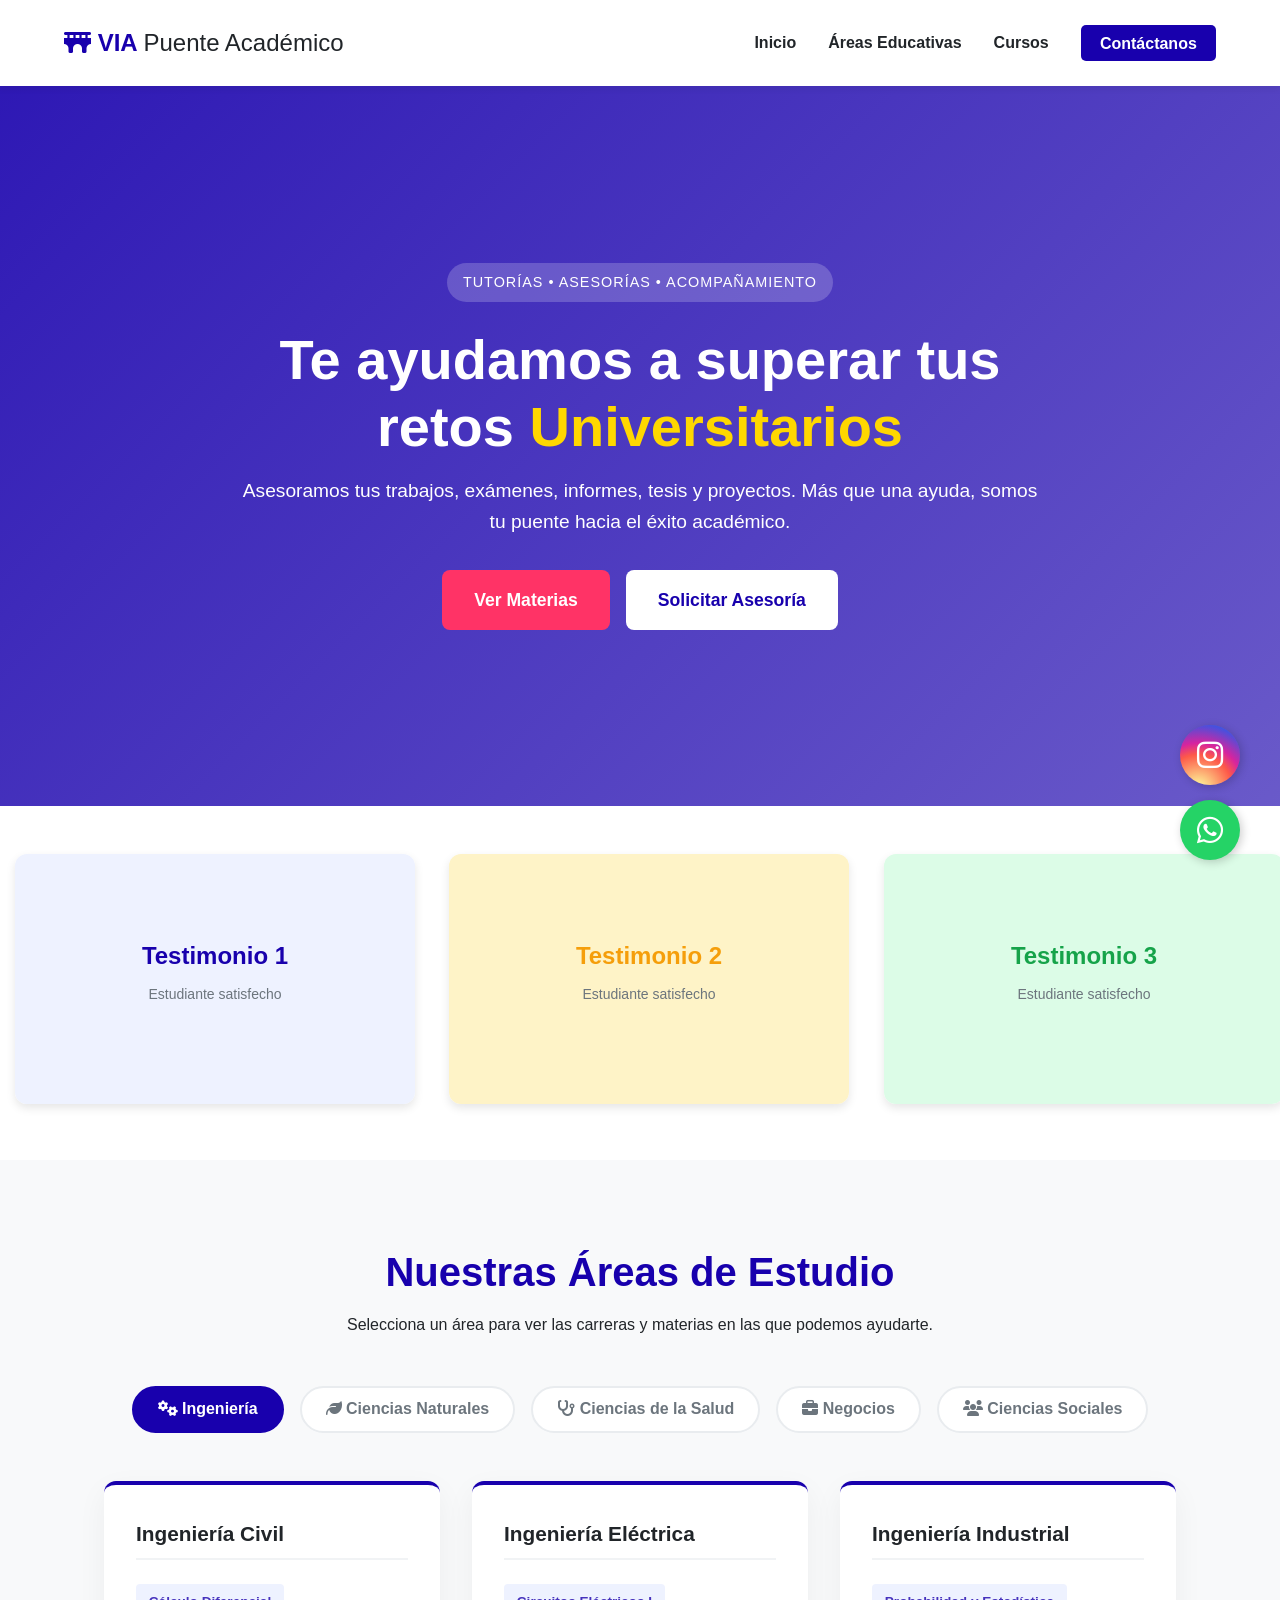
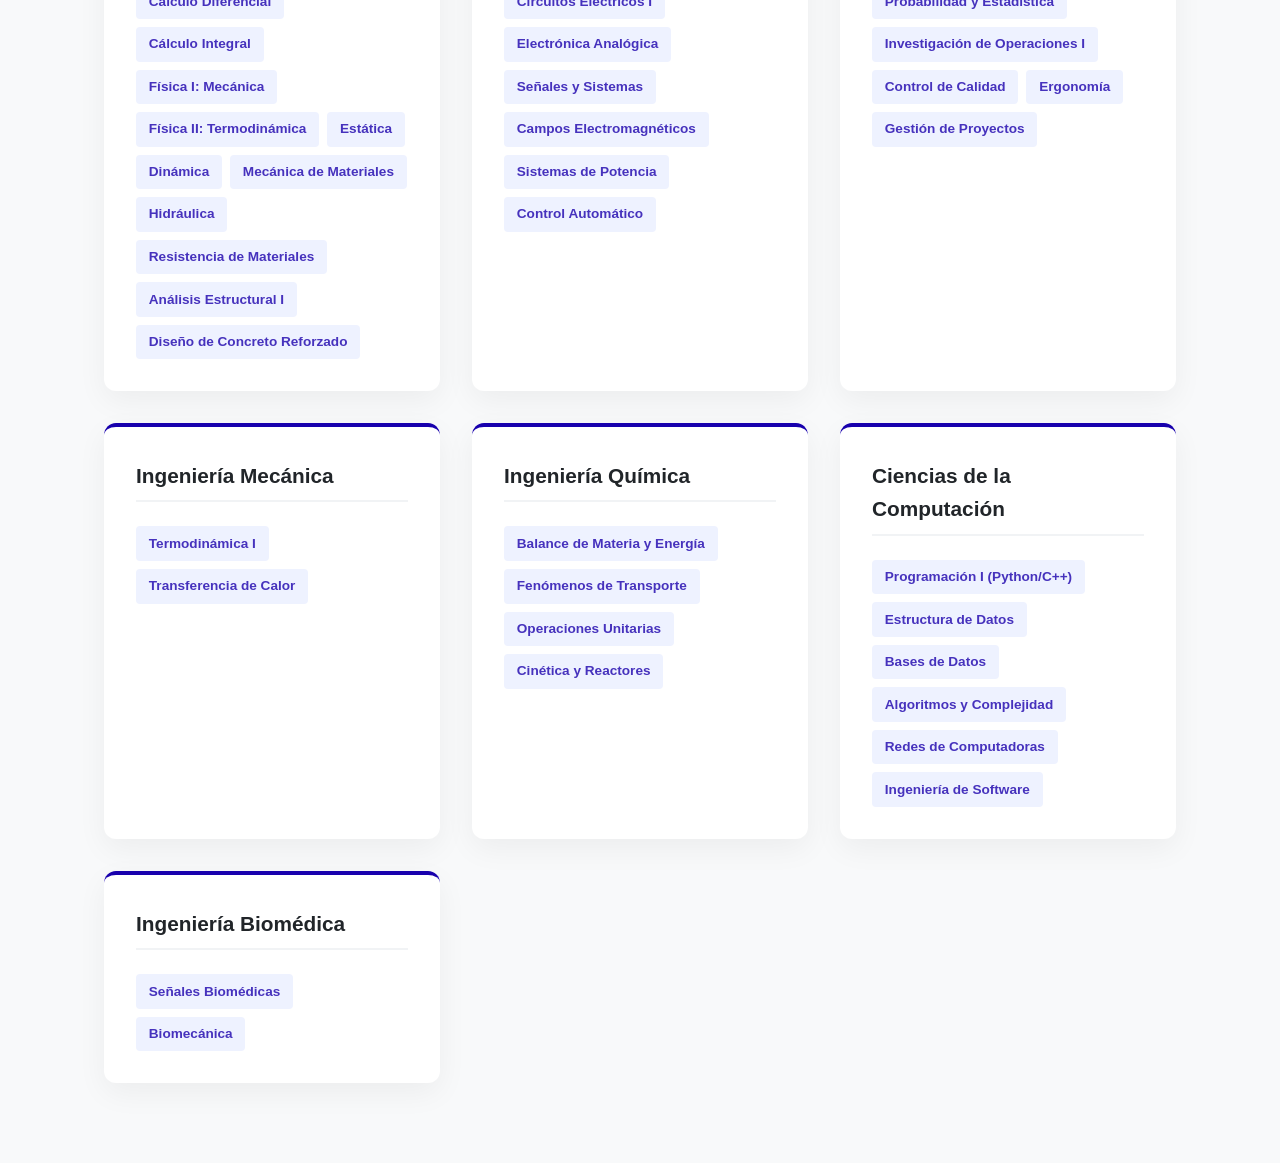
==== commit 906bbc23: "fix del script" ====
--- a/index.html
+++ b/index.html
@@ -31,7 +31,7 @@
     <!-- Font Awesome para Iconos -->
     <link rel="stylesheet" href="https://cdnjs.cloudflare.com/ajax/libs/font-awesome/6.4.0/css/all.min.css">
     <!-- Tu CSS -->
-    <link rel="stylesheet" type= "text/css" href="css/styles.css">
+    <link rel="stylesheet" href="css/styles.css">
     <!-- Favicon -->
     <link rel="icon" type="image/svg+xml" href="assets/favicon.svg">
     <link rel="apple-touch-icon" href="assets/favicon.svg">
@@ -56,7 +56,7 @@
       }
     }
     </script>
-    <script type="application/ld+json>
+    <script type="application/ld+json">
     {
       "@context": "https://schema.org",
       "@type": "WebSite",
